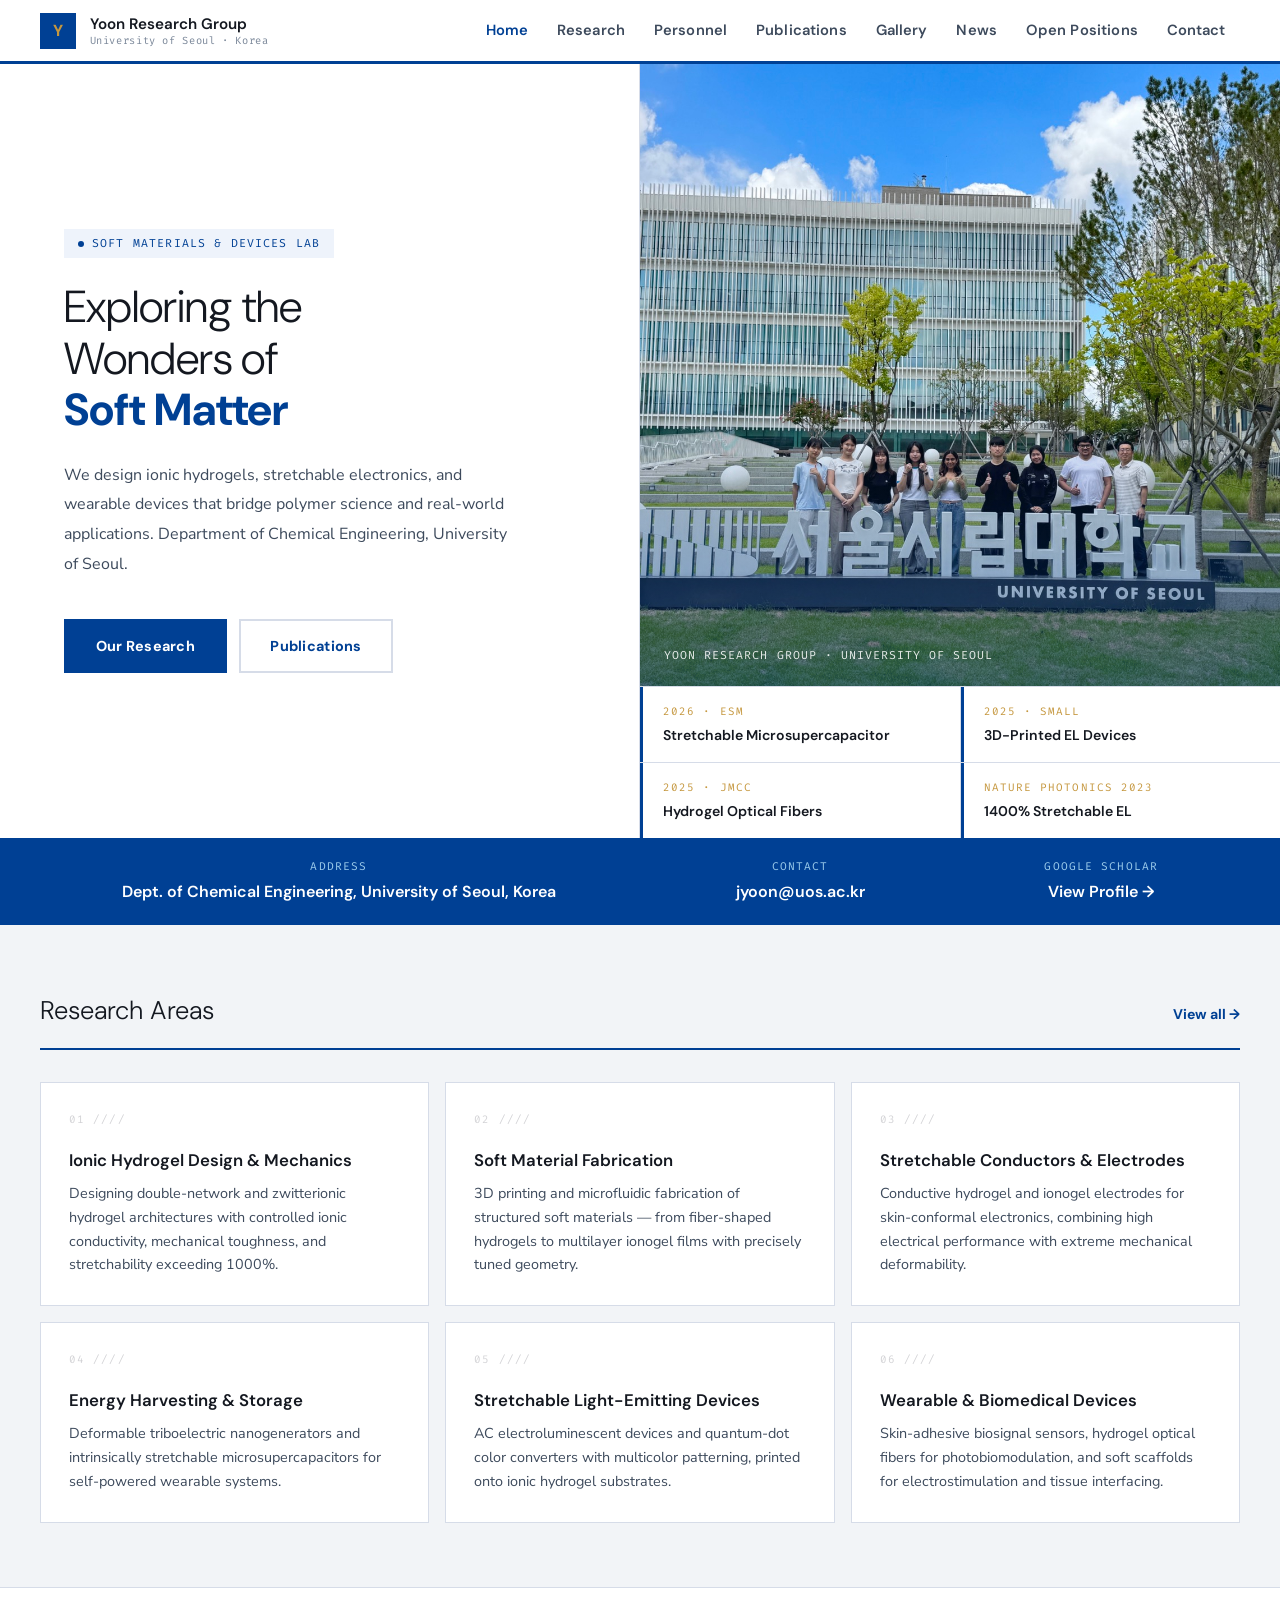
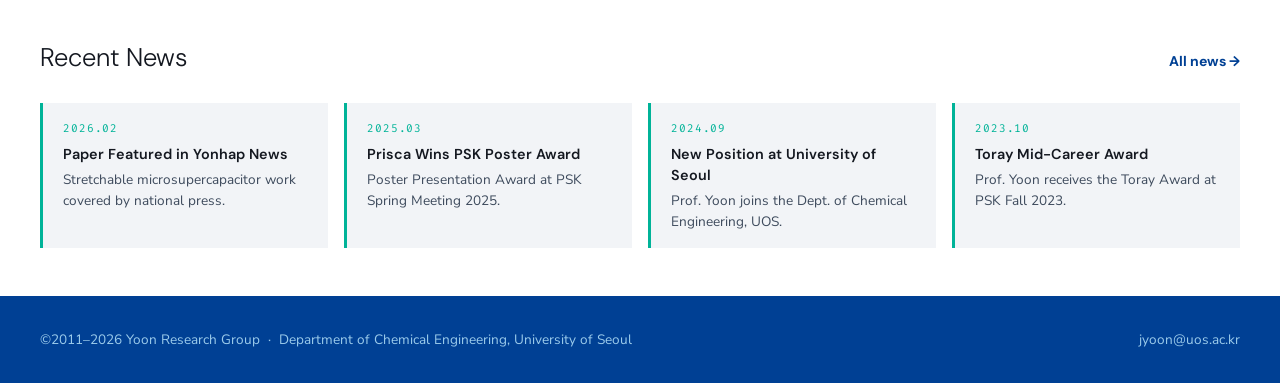
==== index.html @ 50018b8f "Update" ====
<!DOCTYPE html>
<html lang="en">
<head>
  <meta charset="UTF-8">
  <meta name="viewport" content="width=device-width, initial-scale=1.0">
  <title>Yoon Research Group | University of Seoul</title>
  <link href="https://fonts.googleapis.com/css2?family=DM+Sans:opsz,wght@9..40,300;9..40,400;9..40,600;9..40,700&family=Nunito+Sans:wght@300;400;600;700&family=Fira+Code:wght@400;500&display=swap" rel="stylesheet">
  <link rel="stylesheet" href="css/style.css">
  <style>
    /* ── HOME-SPECIFIC ── */
    .hero { padding-top:64px; min-height:100vh; display:grid; grid-template-rows:1fr auto; }
    .hero-main { background:var(--white); display:grid; grid-template-columns:1fr 1fr; min-height:calc(100vh - 64px - 62px); }
    .hero-left { padding:5rem 4rem; display:flex; flex-direction:column; justify-content:center; border-right:1px solid var(--border); }
    .hero-right { display:flex; flex-direction:column; }

    /* hero photo */
    .hero-photo { flex:1; position:relative; overflow:hidden; background:var(--bg); min-height:320px; }
    .hero-photo img { width:100%; height:100%; object-fit:cover; object-position:center; display:block; }
    .hero-photo-overlay { position:absolute; inset:0; background:linear-gradient(to top,rgba(0,64,148,.45) 0%,transparent 50%); }
    .hero-photo-caption { position:absolute; bottom:1.25rem; left:1.5rem; z-index:2; color:white; font-family:'Fira Code',monospace; font-size:0.72rem; letter-spacing:.09em; text-transform:uppercase; opacity:.88; }

    /* highlight cards */
    .highlight-cards { display:grid; grid-template-columns:1fr 1fr; gap:1px; background:var(--border); border-top:1px solid var(--border); }
    .h-card { background:var(--white); padding:1rem 1.25rem; border-left:3px solid var(--uos-sig); transition:.2s; }
    .h-card:hover { background:#EEF3FB; }
    .h-card .h-label { font-family:'Fira Code',monospace; font-size:.68rem; letter-spacing:.1em; text-transform:uppercase; color:var(--uos-gold); margin-bottom:.3rem; }
    .h-card h4 { font-family:'DM Sans',sans-serif; font-size:.88rem; font-weight:600; color:var(--ink); line-height:1.4; }

    /* research grid */
    .research-grid { display:grid; grid-template-columns:repeat(3,1fr); gap:1rem; }

    /* news strip */
    .news-strip { background:var(--white); border-top:1px solid var(--border); padding:3rem 2.5rem; }
    .news-strip-wrap { max-width:1200px; margin:0 auto; }
    .news-strip-top { display:flex; justify-content:space-between; align-items:baseline; margin-bottom:1.5rem; }
    .news-strip-grid { display:grid; grid-template-columns:repeat(4,1fr); gap:1rem; }
    .n-card { border-left:3px solid var(--uos-em); padding:1rem 1.25rem; background:var(--bg); }
    .n-date { font-family:'Fira Code',monospace; font-size:.7rem; color:var(--uos-em); letter-spacing:.08em; margin-bottom:.4rem; }
    .n-card h4 { font-family:'DM Sans',sans-serif; font-size:.9rem; font-weight:600; color:var(--ink); line-height:1.4; }
    .n-card p { font-size:.85rem; color:var(--mid); margin-top:.3rem; line-height:1.55; }

    @media(max-width:900px){
      .hero-main { grid-template-columns:1fr; }
      .hero-left { padding:3rem 1.5rem; }
      .research-grid { grid-template-columns:1fr 1fr; }
      .news-strip-grid { grid-template-columns:1fr 1fr; }
    }
    @media(max-width:600px){
      .research-grid { grid-template-columns:1fr; }
      .news-strip-grid { grid-template-columns:1fr; }
      .highlight-cards { grid-template-columns:1fr; }
    }
  </style>
</head>
<body>

<!-- NAV -->
<nav>
  <a class="brand" href="index.html">
    <div class="brand-mark"><span>Y</span></div>
    <div class="brand-text">
      <span class="brand-main">Yoon Research Group</span>
      <span class="brand-sub">University of Seoul · Korea</span>
    </div>
  </a>
  <ul class="nav-links" id="navLinks">
    <li><a href="index.html" class="active">Home</a></li>
    <li><a href="research.html">Research</a></li>
    <li><a href="personnel.html">Personnel</a></li>
    <li><a href="publications.html">Publications</a></li>
    <li><a href="gallery.html">Gallery</a></li>
    <li><a href="news.html">News</a></li>
    <li><a href="positions.html">Open Positions</a></li>
    <li><a href="contact.html">Contact</a></li>
  </ul>
  <button class="nav-toggle" id="navToggle"><span></span><span></span><span></span></button>
</nav>

<!-- HERO -->
<div class="hero">
  <div class="hero-main">

    <!-- Left: text -->
    <div class="hero-left">
      <div class="tag-label">
        <div class="tag-dot"></div>
        <span>Soft Materials &amp; Devices Lab</span>
      </div>
      <h1 style="font-family:'DM Sans',sans-serif;font-size:clamp(2.2rem,3.5vw,3.2rem);font-weight:300;line-height:1.15;color:var(--ink);margin-bottom:1.5rem;">
        Exploring the<br>Wonders of<br>
        <strong style="font-weight:700;color:var(--uos-sig);">Soft Matter</strong>
      </h1>
      <p style="font-size:1rem;color:var(--mid);max-width:460px;margin-bottom:2.5rem;font-weight:400;line-height:1.85;">
        We design ionic hydrogels, stretchable electronics, and wearable devices that bridge polymer science and real-world applications. Department of Chemical Engineering, University of Seoul.
      </p>
      <div style="display:flex;gap:.75rem;">
        <a class="btn-primary" href="research.html">Our Research</a>
        <a class="btn-outline" href="publications.html">Publications</a>
      </div>
    </div>

    <!-- Right: slideshow + cards -->
    <div class="hero-right">
      <div class="hero-photo">
        <img src="images/group_photo/Group photo 1.jpg" alt="Yoon Research Group">
        <div class="hero-photo-overlay"></div>
        <div class="hero-photo-caption">Yoon Research Group · University of Seoul</div>
      </div>

      <div class="highlight-cards">
        <div class="h-card"><div class="h-label">2026 · ESM</div><h4>Stretchable Microsupercapacitor</h4></div>
        <div class="h-card"><div class="h-label">2025 · Small</div><h4>3D-Printed EL Devices</h4></div>
        <div class="h-card"><div class="h-label">2025 · JMCC</div><h4>Hydrogel Optical Fibers</h4></div>
        <div class="h-card"><div class="h-label">Nature Photonics 2023</div><h4>1400% Stretchable EL</h4></div>
      </div>
    </div>

  </div>

  <!-- Info band -->
  <div class="info-band">
    <div class="band-item">
      <div class="band-label">Address</div>
      <div class="band-value">Dept. of Chemical Engineering, University of Seoul, Korea</div>
    </div>
    <div class="band-item">
      <div class="band-label">Contact</div>
      <div class="band-value"><a href="mailto:jyoon@uos.ac.kr">jyoon@uos.ac.kr</a></div>
    </div>
    <div class="band-item">
      <div class="band-label">Google Scholar</div>
      <div class="band-value"><a href="https://scholar.google.co.kr/citations?hl=ko&user=IS9u3CEAAAAJ&view_op=list_works&sortby=pubdate" target="_blank">View Profile →</a></div>
    </div>
  </div>
</div>

<!-- RESEARCH AREAS -->
<div class="section" style="background:var(--bg);">
  <div class="section-wrap">
    <div class="section-top">
      <span class="section-title">Research Areas</span>
      <a class="section-link" href="research.html">View all →</a>
    </div>
    <div class="research-grid">
      <div class="card"><div class="card-num">01 ////</div><h3>Ionic Hydrogel Design &amp; Mechanics</h3><p>Designing double-network and zwitterionic hydrogel architectures with controlled ionic conductivity, mechanical toughness, and stretchability exceeding 1000%.</p></div>
      <div class="card"><div class="card-num">02 ////</div><h3>Soft Material Fabrication</h3><p>3D printing and microfluidic fabrication of structured soft materials — from fiber-shaped hydrogels to multilayer ionogel films with precisely tuned geometry.</p></div>
      <div class="card"><div class="card-num">03 ////</div><h3>Stretchable Conductors &amp; Electrodes</h3><p>Conductive hydrogel and ionogel electrodes for skin-conformal electronics, combining high electrical performance with extreme mechanical deformability.</p></div>
      <div class="card"><div class="card-num">04 ////</div><h3>Energy Harvesting &amp; Storage</h3><p>Deformable triboelectric nanogenerators and intrinsically stretchable microsupercapacitors for self-powered wearable systems.</p></div>
      <div class="card"><div class="card-num">05 ////</div><h3>Stretchable Light-Emitting Devices</h3><p>AC electroluminescent devices and quantum-dot color converters with multicolor patterning, printed onto ionic hydrogel substrates.</p></div>
      <div class="card"><div class="card-num">06 ////</div><h3>Wearable &amp; Biomedical Devices</h3><p>Skin-adhesive biosignal sensors, hydrogel optical fibers for photobiomodulation, and soft scaffolds for electrostimulation and tissue interfacing.</p></div>
    </div>
  </div>
</div>

<!-- RECENT NEWS -->
<div class="news-strip">
  <div class="news-strip-wrap">
    <div class="news-strip-top">
      <span class="section-title">Recent News</span>
      <a class="section-link" href="news.html">All news →</a>
    </div>
    <div class="news-strip-grid">
      <div class="n-card"><div class="n-date">2026.02</div><h4>Paper Featured in Yonhap News</h4><p>Stretchable microsupercapacitor work covered by national press.</p></div>
      <div class="n-card"><div class="n-date">2025.03</div><h4>Prisca Wins PSK Poster Award</h4><p>Poster Presentation Award at PSK Spring Meeting 2025.</p></div>
      <div class="n-card"><div class="n-date">2024.09</div><h4>New Position at University of Seoul</h4><p>Prof. Yoon joins the Dept. of Chemical Engineering, UOS.</p></div>
      <div class="n-card"><div class="n-date">2023.10</div><h4>Toray Mid-Career Award</h4><p>Prof. Yoon receives the Toray Award at PSK Fall 2023.</p></div>
    </div>
  </div>
</div>

<footer>
  <span>©2011–2026 Yoon Research Group &nbsp;·&nbsp; Department of Chemical Engineering, <a href="https://www.uos.ac.kr" target="_blank">University of Seoul</a></span>
  <span><a href="mailto:jyoon@uos.ac.kr">jyoon@uos.ac.kr</a></span>
</footer>

<script src="js/main.js"></script>

</body>
</html>
---- css/style.css ----
/* ═══════════════════════════════════════════════
   Yoon Research Group — Design C2
   UOS Color System + DM Sans + Nunito Sans
   ═══════════════════════════════════════════════ */

/* ── CSS Variables ────────────────────────── */
:root{
  --uos-sig:    #004094;
  --uos-blue:   #005EB8;
  --uos-blue-l: #0077C8;
  --uos-blue-s: #9BCBEB;
  --uos-blue-m: #B9D9EB;
  --uos-em:     #00B398;
  --uos-em-l:   #2CD5C4;
  --uos-em-s:   #9CDBD9;
  --uos-gray:   #63666A;
  --uos-gray-l: #BBBCBC;
  --uos-gray-m: #D3D3D6;
  --uos-gold:   #C5973E;
  --bg:         #F2F4F7;
  --white:      #ffffff;
  --ink:        #141820;
  --mid:        #3D4A5C;
  --light:      #7A8799;
  --border:     #D6DCE8;
}

/* ── Reset ────────────────────────────────── */
*, *::before, *::after { margin:0; padding:0; box-sizing:border-box; }
html { scroll-behavior:smooth; }
body {
  font-family:'Nunito Sans',sans-serif;
  background:var(--bg);
  color:var(--ink);
  line-height:1.7;
  font-size:16px;
}
img { max-width:100%; display:block; }
a   { text-decoration:none; }

/* ── NAV ──────────────────────────────────── */
nav {
  position:fixed; top:0; left:0; right:0; z-index:200;
  background:var(--white);
  border-bottom:3px solid var(--uos-sig);
  padding:0 2.5rem;
  display:flex; align-items:center; justify-content:space-between;
  height:64px;
}
.brand { display:flex; align-items:center; gap:0.85rem; }
.brand-mark {
  width:36px; height:36px;
  background:var(--uos-sig);
  display:flex; align-items:center; justify-content:center;
  flex-shrink:0;
}
.brand-mark span {
  font-family:'DM Sans',sans-serif; font-size:1rem;
  color:var(--uos-gold); font-weight:700;
}
.brand-text { display:flex; flex-direction:column; line-height:1.25; }
.brand-main {
  font-family:'DM Sans',sans-serif; font-size:0.95rem;
  font-weight:600; color:var(--ink);
}
.brand-sub {
  font-family:'Fira Code',monospace; font-size:0.65rem;
  color:var(--light); letter-spacing:0.06em;
}
.nav-links { list-style:none; display:flex; }
.nav-links a {
  display:block; padding:0 0.9rem;
  height:64px; line-height:61px;
  font-family:'DM Sans',sans-serif; font-size:0.92rem;
  font-weight:600; color:var(--mid);
  letter-spacing:0.01em; transition:.2s;
  border-bottom:3px solid transparent; margin-bottom:-3px;
}
.nav-links a:hover,
.nav-links a.active {
  color:var(--uos-sig);
  border-bottom-color:var(--uos-sig);
}
.nav-toggle { display:none; }

/* ── PAGE HEADER (inner pages) ────────────── */
.page-hero {
  margin-top:64px;
  background:var(--uos-sig);
  padding:3.5rem 2.5rem;
}
.page-hero-inner { max-width:1200px; margin:0 auto; }
.page-hero-label {
  font-family:'Fira Code',monospace; font-size:0.72rem;
  letter-spacing:0.14em; text-transform:uppercase;
  color:var(--uos-blue-s); margin-bottom:0.75rem;
}
.page-hero h1 {
  font-family:'DM Sans',sans-serif;
  font-size:clamp(1.8rem,3vw,2.6rem);
  font-weight:300; color:white; line-height:1.2;
}
.page-hero h1 strong { font-weight:700; }

/* ── SECTIONS ─────────────────────────────── */
.section { padding:4rem 2.5rem; }
.section-wrap { max-width:1200px; margin:0 auto; }
.section-top {
  display:flex; justify-content:space-between; align-items:baseline;
  margin-bottom:2rem; padding-bottom:1rem;
  border-bottom:2px solid var(--uos-sig);
}
.section-title {
  font-family:'DM Sans',sans-serif; font-size:1.6rem;
  font-weight:300; color:var(--ink);
}
.section-link {
  font-family:'DM Sans',sans-serif; font-size:0.88rem;
  font-weight:700; color:var(--uos-sig);
}
.section-link:hover { color:var(--uos-blue); }

/* ── TAG LABEL ────────────────────────────── */
.tag-label {
  display:inline-flex; align-items:center; gap:0.5rem;
  background:#EEF3FB; padding:5px 14px;
  margin-bottom:1.5rem; width:fit-content;
}
.tag-dot { width:6px; height:6px; background:var(--uos-sig); border-radius:50%; }
.tag-label span {
  font-family:'Fira Code',monospace; font-size:0.72rem;
  color:var(--uos-sig); letter-spacing:0.1em; text-transform:uppercase;
}

/* ── BUTTONS ──────────────────────────────── */
.btn-primary {
  display:inline-block; padding:0.8rem 1.85rem;
  background:var(--uos-sig); color:white;
  font-family:'DM Sans',sans-serif; font-size:0.9rem;
  font-weight:700; letter-spacing:0.02em;
  border:2px solid var(--uos-sig); transition:.2s;
}
.btn-primary:hover { background:var(--uos-blue); border-color:var(--uos-blue); }
.btn-outline {
  display:inline-block; padding:0.8rem 1.85rem;
  color:var(--uos-sig);
  font-family:'DM Sans',sans-serif; font-size:0.9rem;
  font-weight:700; letter-spacing:0.02em;
  border:2px solid var(--border); transition:.2s;
}
.btn-outline:hover { border-color:var(--uos-sig); }

/* ── CARDS ────────────────────────────────── */
.card {
  background:var(--white); border:1px solid var(--border);
  padding:1.75rem; transition:.25s;
  position:relative; overflow:hidden;
}
.card::after {
  content:''; position:absolute; bottom:0; left:0;
  width:100%; height:3px; background:var(--uos-em);
  transform:scaleX(0); transform-origin:left; transition:.3s;
}
.card:hover::after { transform:scaleX(1); }
.card:hover { box-shadow:0 4px 24px rgba(0,64,148,0.1); }
.card-num {
  font-family:'Fira Code',monospace; font-size:0.68rem;
  color:var(--uos-gray-m); letter-spacing:0.1em; margin-bottom:1rem;
}
.card h3 {
  font-family:'DM Sans',sans-serif; font-size:1.05rem;
  font-weight:600; color:var(--ink); margin-bottom:0.5rem;
}
.card p { font-size:0.9rem; color:var(--mid); line-height:1.65; }

/* ── INFO BAND ────────────────────────────── */
.info-band {
  background:var(--uos-sig); padding:1.2rem 2.5rem;
  display:flex; justify-content:space-around;
  align-items:center; flex-wrap:wrap; gap:1rem;
}
.band-item { text-align:center; }
.band-label {
  font-family:'Fira Code',monospace; font-size:0.7rem;
  text-transform:uppercase; letter-spacing:0.1em; color:var(--uos-blue-s);
}
.band-value {
  font-family:'DM Sans',sans-serif; font-size:1rem;
  font-weight:600; color:white; margin-top:2px;
}
.band-value a { color:white; }

/* ── FOOTER ───────────────────────────────── */
footer {
  background:var(--uos-sig); padding:2rem 2.5rem;
  display:flex; justify-content:space-between;
  align-items:center; flex-wrap:wrap; gap:1rem;
  font-family:'Nunito Sans',sans-serif; font-size:0.85rem;
  color:var(--uos-blue-s);
}
footer a { color:var(--uos-blue-s); }
footer a:hover { color:white; }

/* ── PERSONNEL ────────────────────────────── */
.personnel-section { padding:4rem 2.5rem; }
.personnel-section + .personnel-section { padding-top:0; }
.personnel-wrap { max-width:1200px; margin:0 auto; }
.section-divider { border:none; border-top:2px solid var(--uos-sig); margin-bottom:2.5rem; }

.person-grid {
  display:grid;
  grid-template-columns:repeat(auto-fill,minmax(220px,1fr));
  gap:1.5rem;
}
.person-card {
  background:var(--white); border:1px solid var(--border);
  overflow:hidden; transition:.25s;
}
.person-card:hover { box-shadow:0 4px 20px rgba(0,64,148,0.1); }
.person-card.pi { grid-column:span 2; display:flex; }
.person-card.pi .photo-wrap { width:200px; flex-shrink:0; }
.person-card.pi .photo-wrap img { height:100%; object-fit:cover; }

.photo-wrap {
  aspect-ratio:3/4;
  overflow:hidden;
  background:var(--bg);
}
.photo-wrap img {
  width:100%; height:100%;
  object-fit:cover;
  object-position:top 5%;
}
.photo-placeholder {
  width:100%; height:100%;
  background:linear-gradient(135deg,var(--uos-sig) 0%,var(--uos-blue-l) 100%);
  display:flex; align-items:center; justify-content:center;
  font-size:3rem; color:rgba(255,255,255,0.25);
}

.person-info { padding:1.25rem; }
.person-role {
  font-family:'Fira Code',monospace; font-size:0.65rem;
  letter-spacing:0.1em; text-transform:uppercase;
  color:var(--uos-em); margin-bottom:0.4rem;
}
.person-name {
  font-family:'DM Sans',sans-serif; font-size:1rem;
  font-weight:700; color:var(--ink); margin-bottom:0.5rem;
}
.person-details {
  font-size:0.85rem; color:var(--mid);
  line-height:1.65; margin-bottom:0.75rem;
}
.person-email {
  font-family:'Fira Code',monospace; font-size:0.7rem;
  color:var(--uos-sig);
}
.person-email:hover { color:var(--uos-blue); }

/* Alumni */
.alumni-section { padding:0 2.5rem 4rem; }
.alumni-wrap { max-width:1200px; margin:0 auto; }
.alumni-subtitle {
  font-family:'Fira Code',monospace; font-size:0.7rem;
  letter-spacing:0.12em; text-transform:uppercase;
  color:var(--light); margin-bottom:1rem; margin-top:2rem;
}
.alumni-grid {
  display:grid;
  grid-template-columns:repeat(auto-fill,minmax(240px,1fr));
  gap:0.5rem;
}
.alumni-item {
  display:flex; justify-content:space-between; align-items:baseline;
  padding:0.6rem 1rem;
  background:var(--white); border:1px solid var(--border);
}
.alumni-name { font-size:0.88rem; font-weight:600; color:var(--ink); }
.alumni-degree {
  font-family:'Fira Code',monospace; font-size:0.65rem;
  color:var(--uos-em); white-space:nowrap; margin-left:0.5rem;
}

/* ── PUBLICATIONS ─────────────────────────── */
.pub-section { padding:4rem 2.5rem; background:var(--white); }
.pub-section:nth-child(even) { background:var(--bg); }
.pub-wrap { max-width:1000px; margin:0 auto; }
.pub-year-header {
  font-family:'DM Sans',sans-serif; font-size:1.4rem;
  font-weight:700; color:var(--uos-sig);
  padding:0.5rem 0; margin-bottom:1.5rem;
  border-bottom:2px solid var(--uos-sig);
  display:flex; align-items:center; gap:1rem;
}
.pub-list { list-style:none; }
.pub-item {
  padding:1.1rem 0 1.1rem 1rem;
  border-left:3px solid transparent;
  border-bottom:1px solid var(--border);
  transition:.2s;
  font-size:0.95rem;   /* ← was 0.9rem */
  line-height:1.7;
  color:var(--mid);
}
.pub-item:hover {
  border-left-color:var(--uos-em);
  background:#F8FAFE;
  padding-left:1.25rem;
}
.pub-item:last-child { border-bottom:none; }

/* Publication number — now clearly visible */
.pub-num {
  font-family:'Fira Code',monospace;
  font-size:0.72rem;
  color:var(--uos-sig);          /* ← was var(--uos-gray-l), now blue */
  font-weight:600;
  margin-right:0.5rem;
  background:#EEF3FB;            /* ← subtle blue tint badge */
  padding:1px 5px;
  border-radius:2px;
}

.pub-title { font-weight:600; color:var(--ink); font-size:0.98rem; }

/* DOI / Link badge with background highlight */
.pub-doi {
  display:inline-block;
  margin-left:0.5rem;
  font-size:0.78rem;
  font-family:'Fira Code',monospace;
  color:var(--uos-sig);
  background:#EEF3FB;
  border:1px solid var(--uos-blue-m);
  padding:1px 7px;
  border-radius:3px;
  transition:.2s;
}
.pub-doi:hover {
  background:var(--uos-sig);
  color:white;
  border-color:var(--uos-sig);
}

/* ── RESEARCH PAGE ────────────────────────── */
.research-area { padding:4rem 2.5rem; border-bottom:1px solid var(--border); }
.research-area:nth-child(even) { background:var(--white); }
.research-wrap {
  max-width:1200px; margin:0 auto;
  display:grid; grid-template-columns:1fr 2fr;
  gap:4rem; align-items:start;
}
.research-label { position:sticky; top:80px; }
.research-num {
  font-family:'Fira Code',monospace; font-size:3rem;
  font-weight:500; color:var(--border); line-height:1; margin-bottom:0.75rem;
}
.research-area-title {
  font-family:'DM Sans',sans-serif; font-size:1.3rem;
  font-weight:700; color:var(--uos-sig); line-height:1.3; margin-bottom:1rem;
}
.research-body p {
  font-size:0.95rem; color:var(--mid); line-height:1.8; margin-bottom:1rem;
}
.research-body .key-pubs { margin-top:1.5rem; }
.research-body .key-pubs-label {
  font-family:'Fira Code',monospace; font-size:0.68rem;
  letter-spacing:0.1em; text-transform:uppercase;
  color:var(--uos-em); margin-bottom:0.75rem;
}
.research-body .key-pubs li {
  font-size:0.85rem; color:var(--mid); margin-bottom:0.5rem;
  line-height:1.55; padding-left:1rem; position:relative;
}
.research-body .key-pubs li::before {
  content:'→'; position:absolute; left:0; color:var(--uos-em);
}

/* ── NEWS ─────────────────────────────────── */
.news-grid {
  display:grid;
  grid-template-columns:repeat(auto-fill,minmax(300px,1fr));
  gap:1.25rem;
}
.news-card {
  background:var(--white); border:1px solid var(--border);
  padding:1.5rem; transition:.2s; border-top:3px solid var(--uos-em);
}
.news-card:hover { box-shadow:0 4px 20px rgba(0,64,148,0.1); }
.news-date {
  font-family:'Fira Code',monospace; font-size:0.7rem;
  letter-spacing:0.08em; color:var(--uos-em); margin-bottom:0.5rem;
}
.news-card h3 {
  font-family:'DM Sans',sans-serif; font-size:0.95rem;
  font-weight:700; color:var(--ink); margin-bottom:0.5rem;
}
.news-card p { font-size:0.88rem; color:var(--mid); line-height:1.65; }
.news-card a { color:var(--uos-sig); }

/* ── GALLERY ──────────────────────────────── */
.gallery-grid {
  display:grid;
  grid-template-columns:repeat(auto-fill,minmax(280px,1fr));
  gap:1rem;
}
.gallery-item {
  position:relative; overflow:hidden;
  aspect-ratio:4/3;
  background:var(--bg); border:1px solid var(--border);
}
.gallery-item img {
  width:100%; height:100%; object-fit:cover; transition:.3s;
}
.gallery-item:hover img { transform:scale(1.04); }
.gallery-caption {
  position:absolute; bottom:0; left:0; right:0;
  background:linear-gradient(to top, rgba(0,64,148,0.8) 0%, transparent 100%);
  padding:1.5rem 1rem 0.75rem;
  color:white; font-family:'Fira Code',monospace;
  font-size:0.68rem; letter-spacing:0.08em; text-transform:uppercase;
  opacity:0; transition:.2s;
}
.gallery-item:hover .gallery-caption { opacity:1; }
.gallery-placeholder {
  width:100%; height:100%;
  display:flex; flex-direction:column;
  align-items:center; justify-content:center;
  color:var(--light); gap:0.5rem;
}
.gallery-placeholder svg { opacity:0.35; }
.gallery-placeholder p {
  font-family:'Fira Code',monospace; font-size:0.65rem;
  text-transform:uppercase; letter-spacing:0.08em;
}

/* ── CONTACT ──────────────────────────────── */
.contact-grid { display:grid; grid-template-columns:1fr 1fr; gap:2rem; }
.contact-block { background:var(--white); border:1px solid var(--border); padding:2rem; }
.contact-block h2 {
  font-family:'DM Sans',sans-serif; font-size:1rem;
  font-weight:700; color:var(--uos-sig);
  margin-bottom:1.5rem; padding-bottom:0.75rem;
  border-bottom:2px solid var(--uos-sig);
}
.contact-row {
  display:grid; grid-template-columns:100px 1fr;
  gap:0.5rem; padding:0.75rem 0;
  border-bottom:1px solid var(--border); font-size:0.9rem;
}
.contact-row:last-child { border-bottom:none; }
.contact-label {
  font-family:'Fira Code',monospace; font-size:0.68rem;
  text-transform:uppercase; letter-spacing:0.08em;
  color:var(--light); padding-top:0.15rem;
}
.contact-value { color:var(--ink); line-height:1.55; }
.contact-value a { color:var(--uos-sig); }

/* ── POSITIONS ────────────────────────────── */
.position-block {
  background:var(--white); border:1px solid var(--border);
  padding:2rem 2.5rem; margin-bottom:1.5rem;
  border-left:4px solid var(--uos-sig);
}
.position-block h2 {
  font-family:'DM Sans',sans-serif; font-size:1.15rem;
  font-weight:700; color:var(--uos-sig); margin-bottom:1rem;
}
.position-block p, .position-block li {
  font-size:0.92rem; color:var(--mid); line-height:1.75;
}
.position-block ul { padding-left:1.5rem; margin-top:0.5rem; }

/* ── MOBILE ───────────────────────────────── */
@media (max-width:768px){
  nav { padding:0 1.25rem; }
  .nav-links {
    display:none; position:fixed; top:64px; left:0; right:0;
    background:var(--white); flex-direction:column;
    padding:1rem 0; border-bottom:1px solid var(--border);
    box-shadow:0 4px 12px rgba(0,0,0,.08);
  }
  .nav-links.open { display:flex; }
  .nav-links a { height:auto; line-height:1; padding:0.85rem 2rem; border-bottom:none; }
  .nav-toggle {
    display:flex; flex-direction:column; gap:5px;
    background:none; border:none; cursor:pointer; padding:4px;
  }
  .nav-toggle span { display:block; width:22px; height:2px; background:var(--ink); transition:.2s; }
  .page-hero { padding:2.5rem 1.25rem; }
  .section { padding:3rem 1.25rem; }
  .personnel-section, .alumni-section { padding-left:1.25rem; padding-right:1.25rem; }

  /* PI card on mobile */
  .person-card.pi {
    flex-direction:column;
    grid-column:span 1;
  }
  .person-card.pi .photo-wrap {
    width:100%;
    aspect-ratio:3/2;
  }
  .person-card.pi .photo-wrap img {
    object-position:center 15%;
  }

  .contact-grid { grid-template-columns:1fr; }
  .research-wrap { grid-template-columns:1fr; gap:1.5rem; }
  .research-label { position:static; }
  .research-num { font-size:2rem; }
  .info-band { padding:1rem 1.25rem; }
  footer { padding:1.5rem 1.25rem; flex-direction:column; text-align:center; }
}
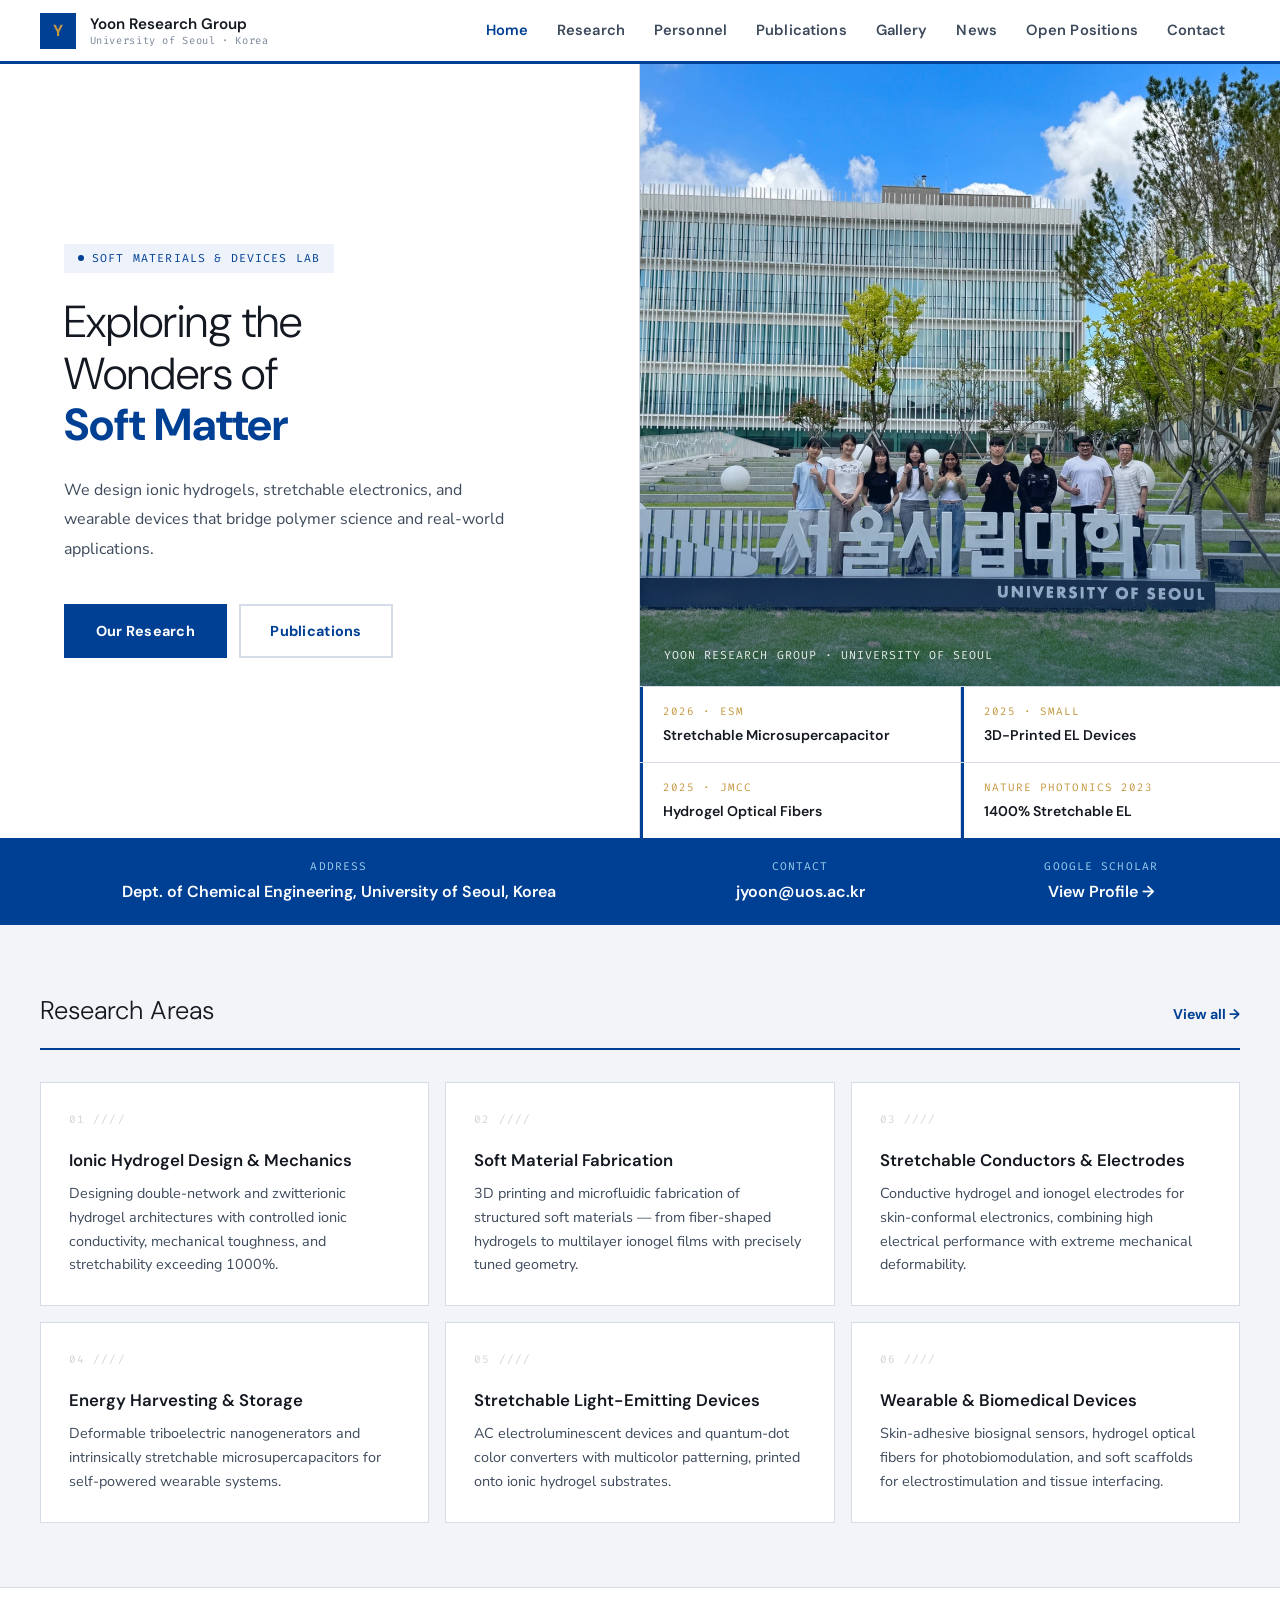
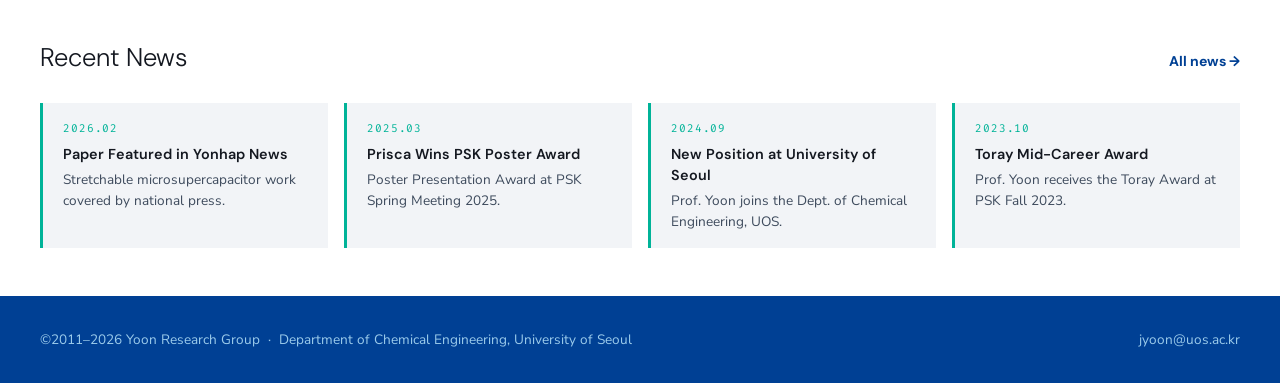
==== commit dc177215: "Update" ====
--- a/index.html
+++ b/index.html
@@ -91,7 +91,7 @@
         <strong style="font-weight:700;color:var(--uos-sig);">Soft Matter</strong>
       </h1>
       <p style="font-size:1rem;color:var(--mid);max-width:460px;margin-bottom:2.5rem;font-weight:400;line-height:1.85;">
-        We design ionic hydrogels, stretchable electronics, and wearable devices that bridge polymer science and real-world applications. Department of Chemical Engineering, University of Seoul.
+        We design ionic hydrogels, stretchable electronics, and wearable devices that bridge polymer science and real-world applications.
       </p>
       <div style="display:flex;gap:.75rem;">
         <a class="btn-primary" href="research.html">Our Research</a>
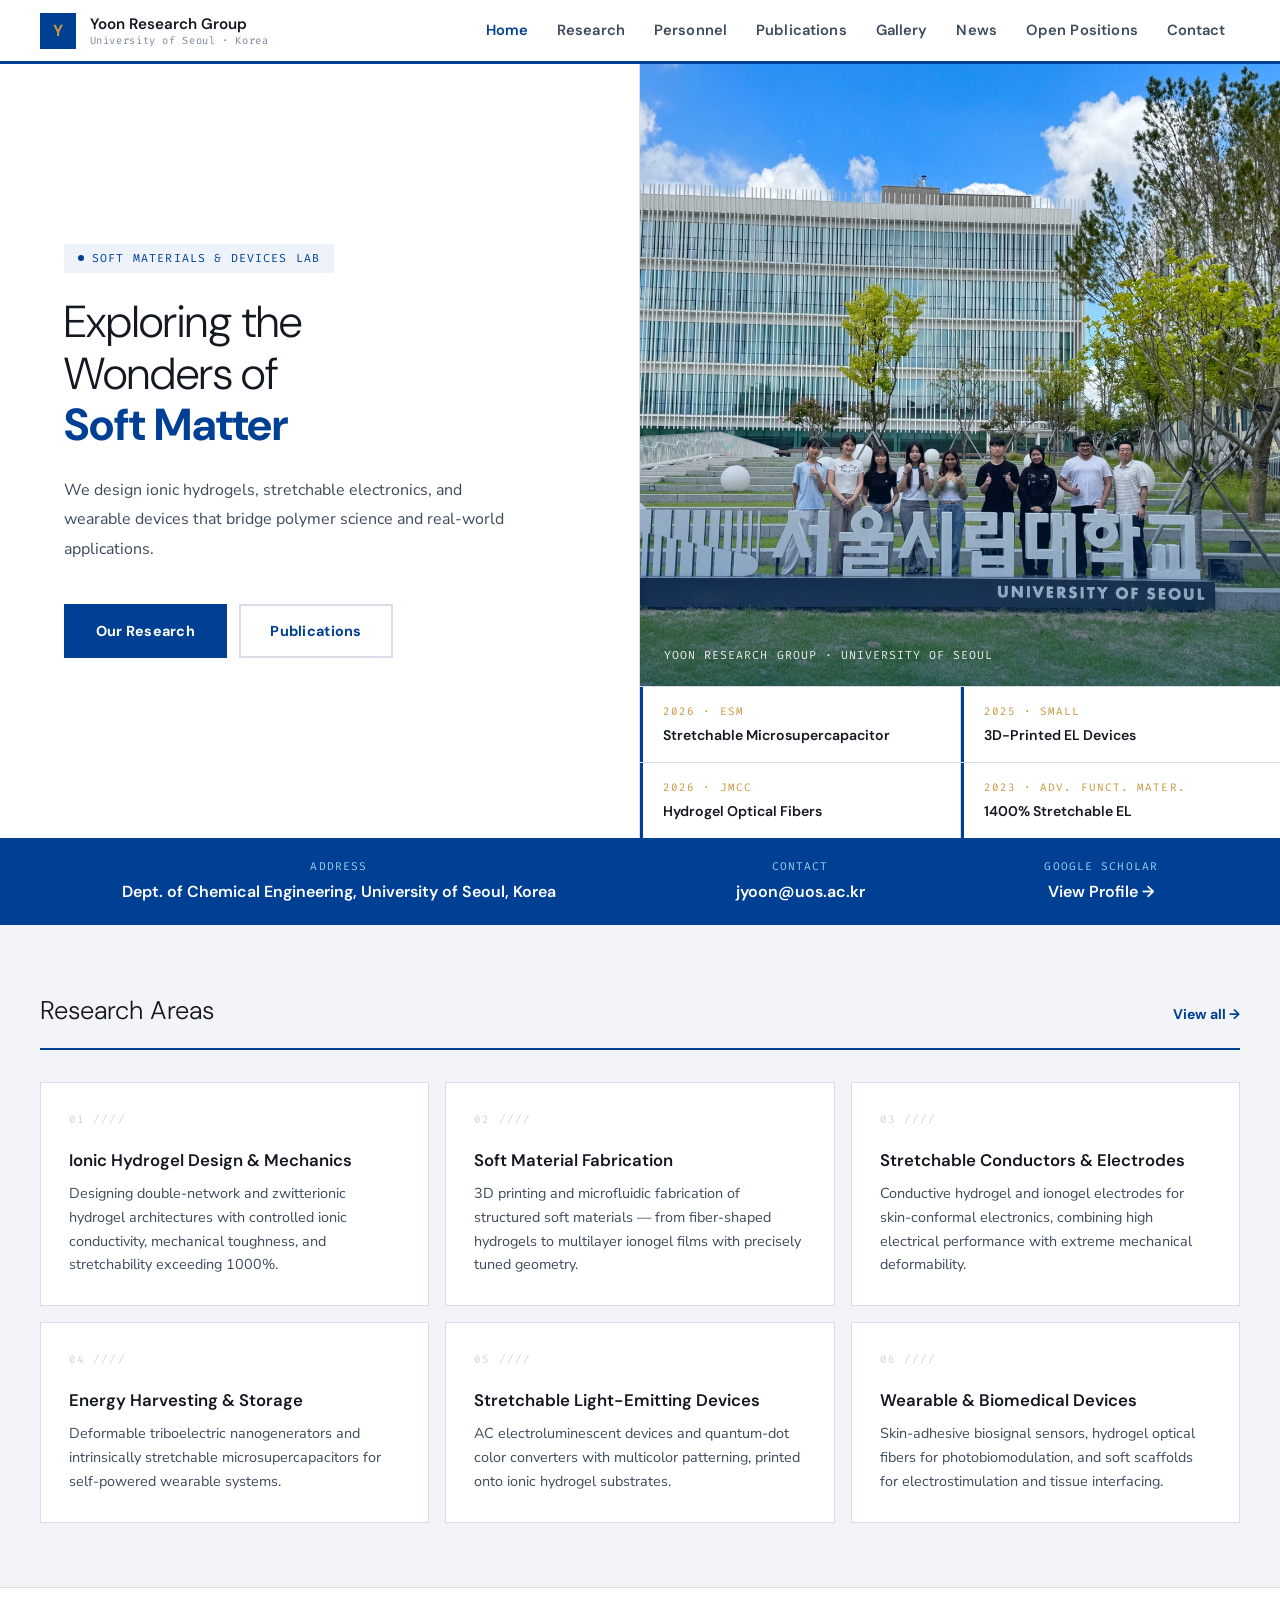
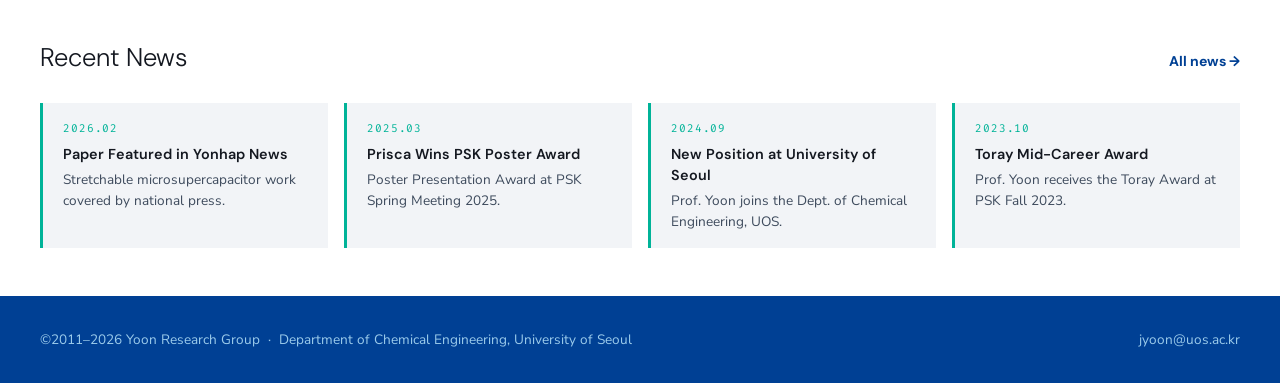
==== commit dcbf2bd1: "Update" ====
--- a/index.html
+++ b/index.html
@@ -110,8 +110,8 @@
       <div class="highlight-cards">
         <div class="h-card"><div class="h-label">2026 · ESM</div><h4>Stretchable Microsupercapacitor</h4></div>
         <div class="h-card"><div class="h-label">2025 · Small</div><h4>3D-Printed EL Devices</h4></div>
-        <div class="h-card"><div class="h-label">2025 · JMCC</div><h4>Hydrogel Optical Fibers</h4></div>
-        <div class="h-card"><div class="h-label">Nature Photonics 2023</div><h4>1400% Stretchable EL</h4></div>
+        <div class="h-card"><div class="h-label">2026 · JMCC</div><h4>Hydrogel Optical Fibers</h4></div>
+        <div class="h-card"><div class="h-label">2023 · Adv. Funct. Mater.</div><h4>1400% Stretchable EL</h4></div>
       </div>
     </div>
 
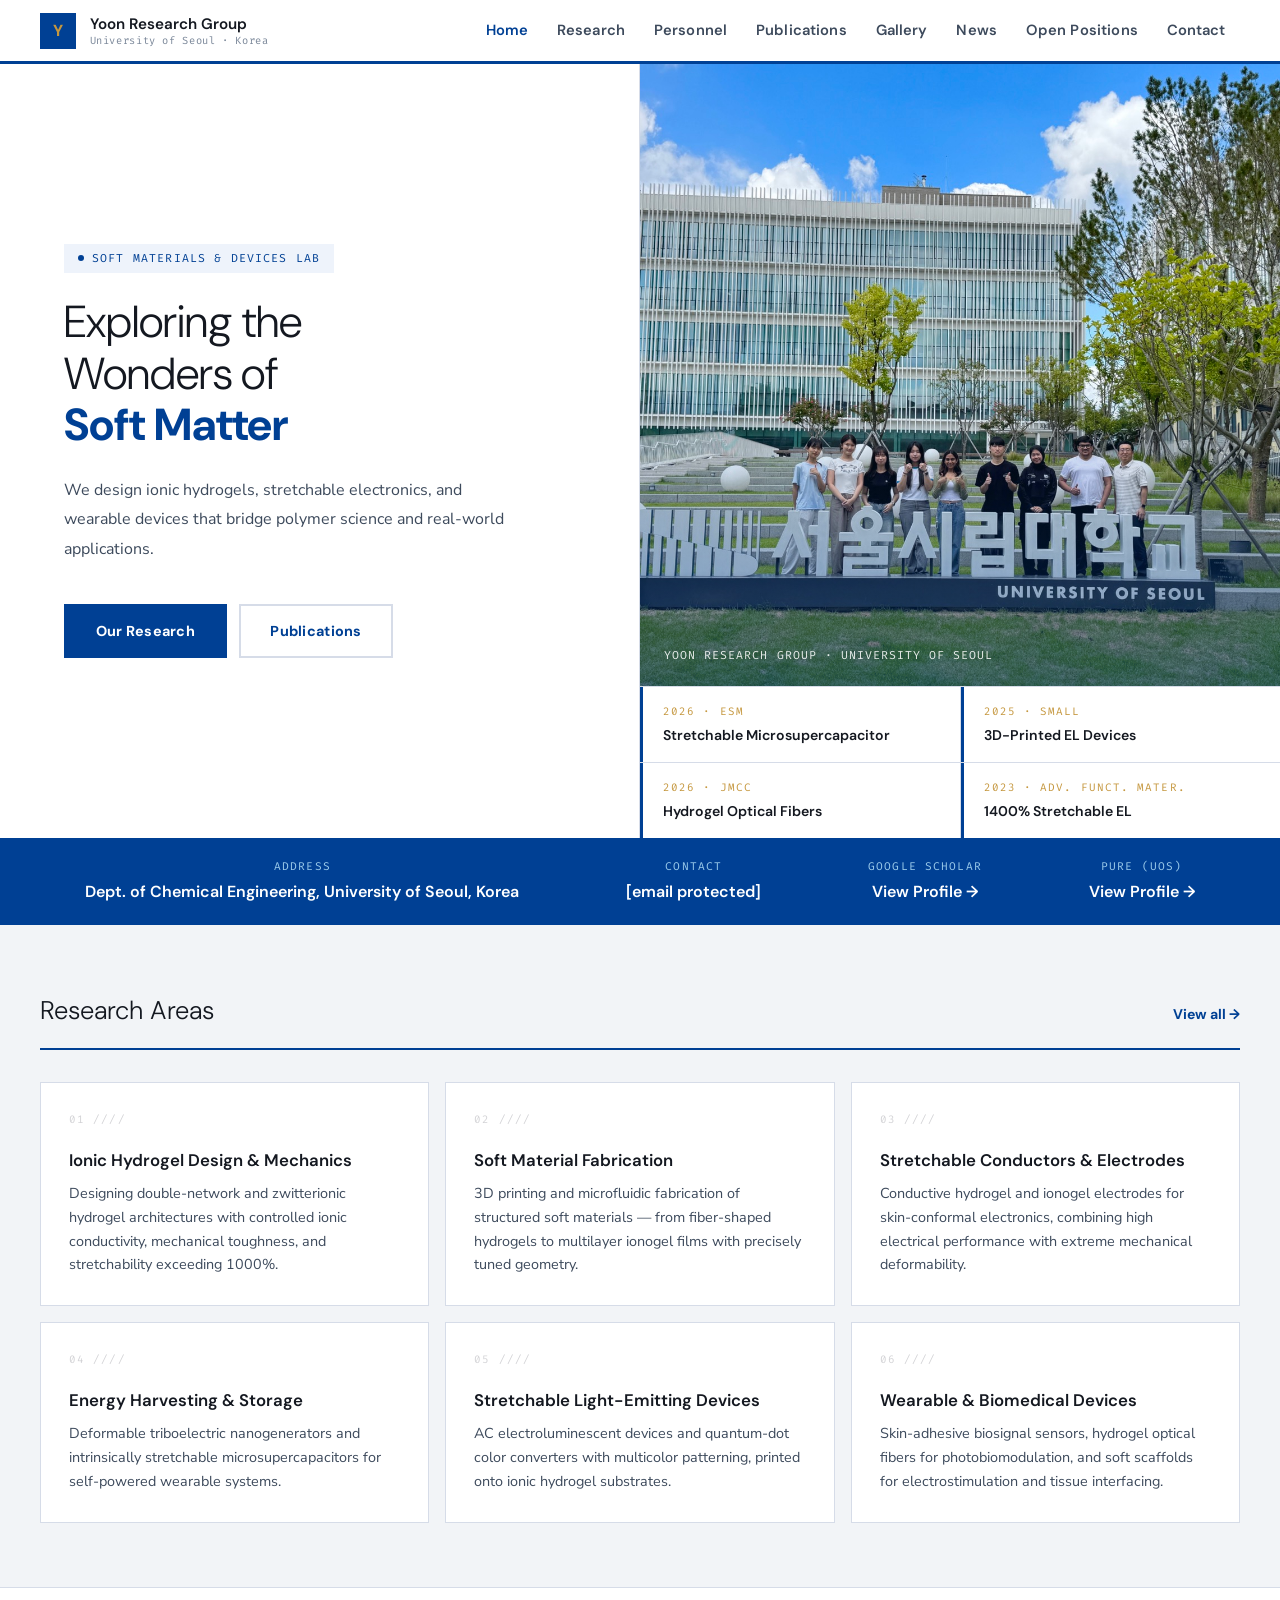
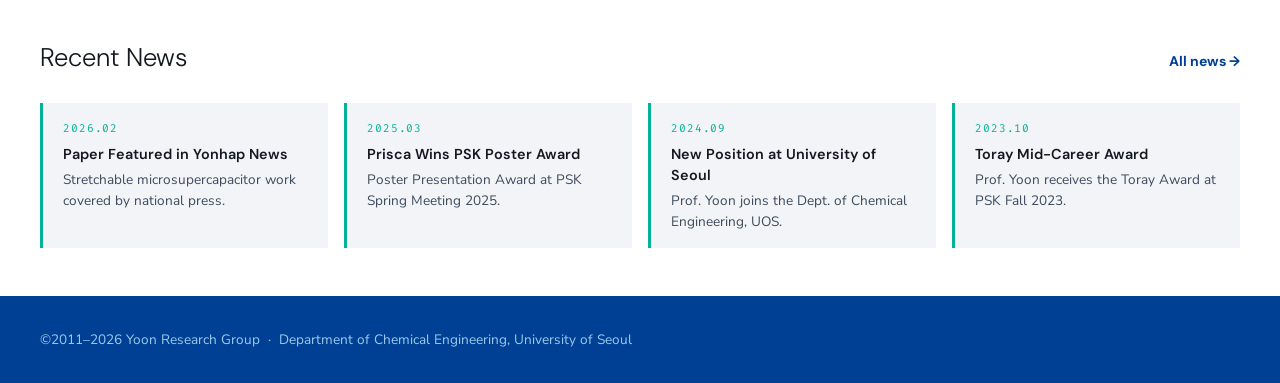
==== commit e3526375: "Update" ====
--- a/index.html
+++ b/index.html
@@ -125,11 +125,15 @@
     </div>
     <div class="band-item">
       <div class="band-label">Contact</div>
-      <div class="band-value"><a href="mailto:jyoon@uos.ac.kr">jyoon@uos.ac.kr</a></div>
+      <div class="band-value"><a href="/cdn-cgi/l/email-protection#5c36253333321c29332f723d3f72372e"><span class="__cf_email__" data-cfemail="a2c8dbcdcdcce2d7cdd18cc3c18cc9d0">[email&#160;protected]</span></a></div>
     </div>
     <div class="band-item">
       <div class="band-label">Google Scholar</div>
       <div class="band-value"><a href="https://scholar.google.co.kr/citations?hl=ko&user=IS9u3CEAAAAJ&view_op=list_works&sortby=pubdate" target="_blank">View Profile →</a></div>
+    </div>
+    <div class="band-item">
+      <div class="band-label">Pure (UOS)</div>
+      <div class="band-value"><a href="https://pure.uos.ac.kr/en/persons/jinhwan-yoon/" target="_blank">View Profile →</a></div>
     </div>
   </div>
 </div>
@@ -170,10 +174,4 @@
 
 <footer>
   <span>©2011–2026 Yoon Research Group &nbsp;·&nbsp; Department of Chemical Engineering, <a href="https://www.uos.ac.kr" target="_blank">University of Seoul</a></span>
-  <span><a href="mailto:jyoon@uos.ac.kr">jyoon@uos.ac.kr</a></span>
-</footer>
-
-<script src="js/main.js"></script>
-
-</body>
-</html>
+  <s
--- a/css/style.css
+++ b/css/style.css
@@ -258,6 +258,46 @@
 }
 .person-email:hover { color:var(--uos-blue); }
 
+/* Horizontal card layout */
+.person-grid-h {
+  display:flex;
+  flex-direction:column;
+  gap:1rem;
+  max-width:860px;
+}
+.person-card-h {
+  display:flex;
+  flex-direction:row;
+}
+.photo-wrap-h {
+  width:160px;
+  min-height:160px;
+  flex-shrink:0;
+  overflow:hidden;
+  background:var(--bg);
+}
+.photo-wrap-h img {
+  width:100%; height:100%;
+  object-fit:cover;
+  object-position:center 15%;
+  display:block;
+}
+.person-card-h .person-info {
+  padding:1.25rem 1.5rem;
+  display:flex;
+  flex-direction:column;
+  justify-content:center;
+}
+/* PI card: wider photo */
+.person-card-h.person-card-pi .photo-wrap-h {
+  width:200px;
+}
+@media(max-width:600px){
+  .person-card-h { flex-direction:column; }
+  .photo-wrap-h { width:100%; aspect-ratio:3/2; }
+  .photo-wrap-h img { object-position:center 15%; }
+}
+
 /* Alumni */
 .alumni-section { padding:0 2.5rem 4rem; }
 .alumni-wrap { max-width:1200px; margin:0 auto; }
@@ -343,6 +383,34 @@
   border-color:var(--uos-sig);
 }
 
+/* pub-link badge (same as pub-doi) */
+.pub-link {
+  display:inline-block; margin-left:0.4rem;
+  font-size:0.75rem; font-family:'Fira Code',monospace;
+  color:var(--uos-sig); background:#EEF3FB;
+  border:1px solid var(--uos-blue-m);
+  padding:1px 7px; border-radius:3px; transition:.2s;
+  text-decoration:none;
+}
+.pub-link:hover { background:var(--uos-sig); color:white; border-color:var(--uos-sig); }
+
+/* Open Access badge */
+.pub-oa {
+  display:inline-block; margin-left:0.4rem;
+  font-family:'Fira Code',monospace; font-size:0.65rem;
+  letter-spacing:0.07em; text-transform:uppercase;
+  background:#E6F7F5; color:var(--uos-em);
+  border:1px solid var(--uos-em);
+  padding:1px 6px; border-radius:3px;
+}
+
+/* Altmetric donut */
+.altmetric-wrap {
+  display:inline-block; vertical-align:middle;
+  margin-left:0.5rem; line-height:1;
+}
+.altmetric-embed { display:inline-block; }
+
 /* ── RESEARCH PAGE ────────────────────────── */
 .research-area { padding:4rem 2.5rem; border-bottom:1px solid var(--border); }
 .research-area:nth-child(even) { background:var(--white); }
@@ -512,4 +580,24 @@
   .research-num { font-size:2rem; }
   .info-band { padding:1rem 1.25rem; }
   footer { padding:1.5rem 1.25rem; flex-direction:column; text-align:center; }
-}
+
+  /* Horizontal person cards on mobile: stack vertically */
+  .person-card-h {
+    flex-direction:column;
+  }
+  .photo-wrap-h {
+    width:100%;
+    min-height:0;
+    aspect-ratio:4/3;
+  }
+  .photo-wrap-h img {
+    object-position:center 15%;
+  }
+  .person-card-h.person-card-pi .photo-wrap-h {
+    width:100%;
+    aspect-ratio:4/3;
+  }
+  .person-card-h .person-info {
+    padding:1.25rem;
+  }
+}
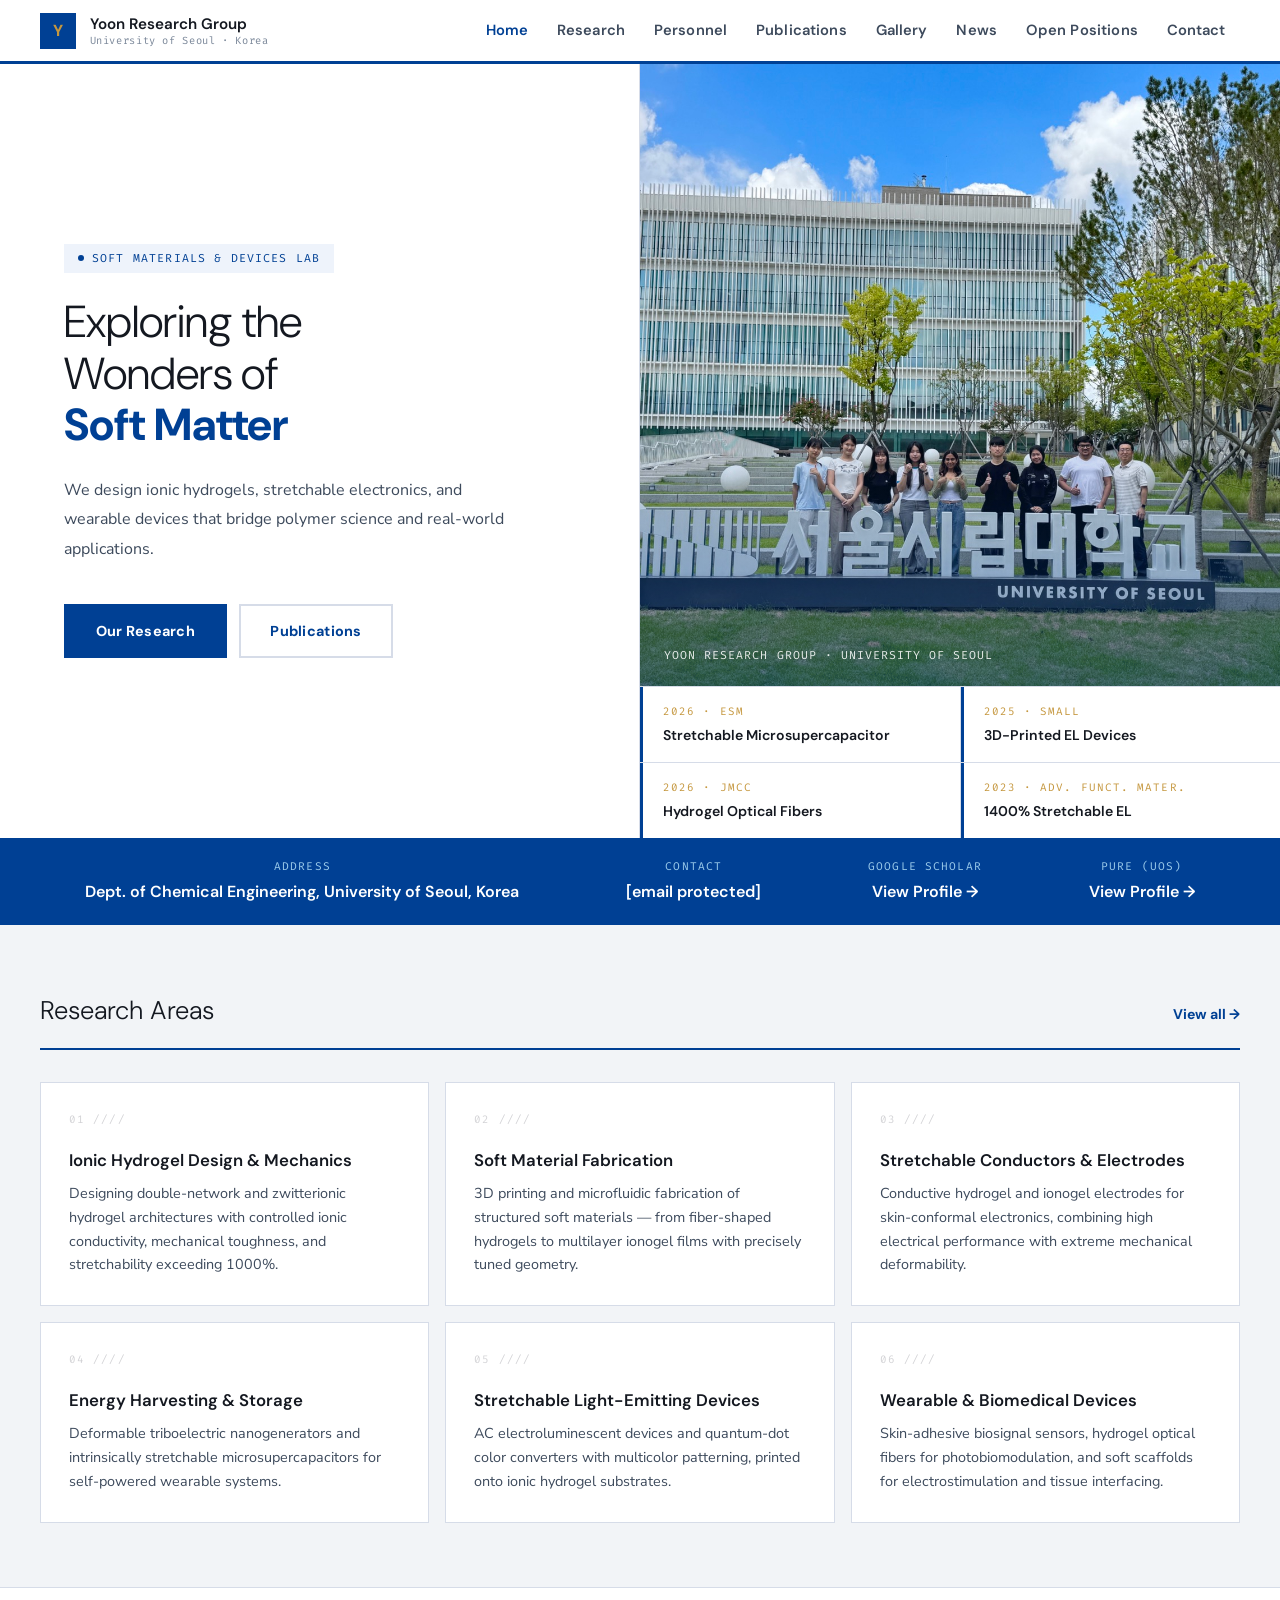
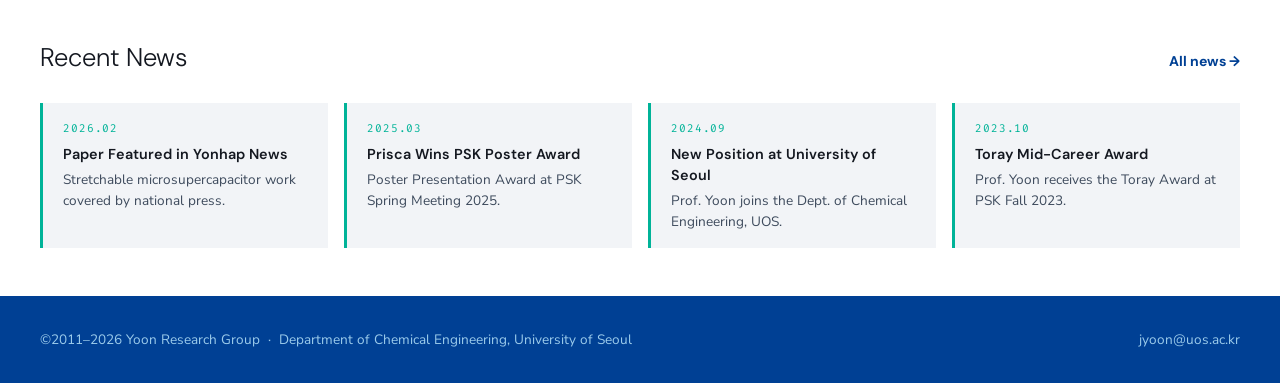
==== commit 97c57ca1: "Update" ====
--- a/index.html
+++ b/index.html
@@ -51,6 +51,14 @@
       .highlight-cards { grid-template-columns:1fr; }
     }
   </style>
+  <!-- Google Analytics -->
+  <script async src="https://www.googletagmanager.com/gtag/js?id=G-L90Y525SJE"></script>
+  <script>
+    window.dataLayer = window.dataLayer || [];
+    function gtag(){dataLayer.push(arguments);}
+    gtag('js', new Date());
+    gtag('config', 'G-L90Y525SJE');
+  </script>
 </head>
 <body>
 
@@ -174,4 +182,10 @@
 
 <footer>
   <span>©2011–2026 Yoon Research Group &nbsp;·&nbsp; Department of Chemical Engineering, <a href="https://www.uos.ac.kr" target="_blank">University of Seoul</a></span>
-  <s+  <span><a href="mailto:jyoon@uos.ac.kr">jyoon@uos.ac.kr</a></span>
+</footer>
+
+<script src="js/main.js"></script>
+
+</body>
+</html>
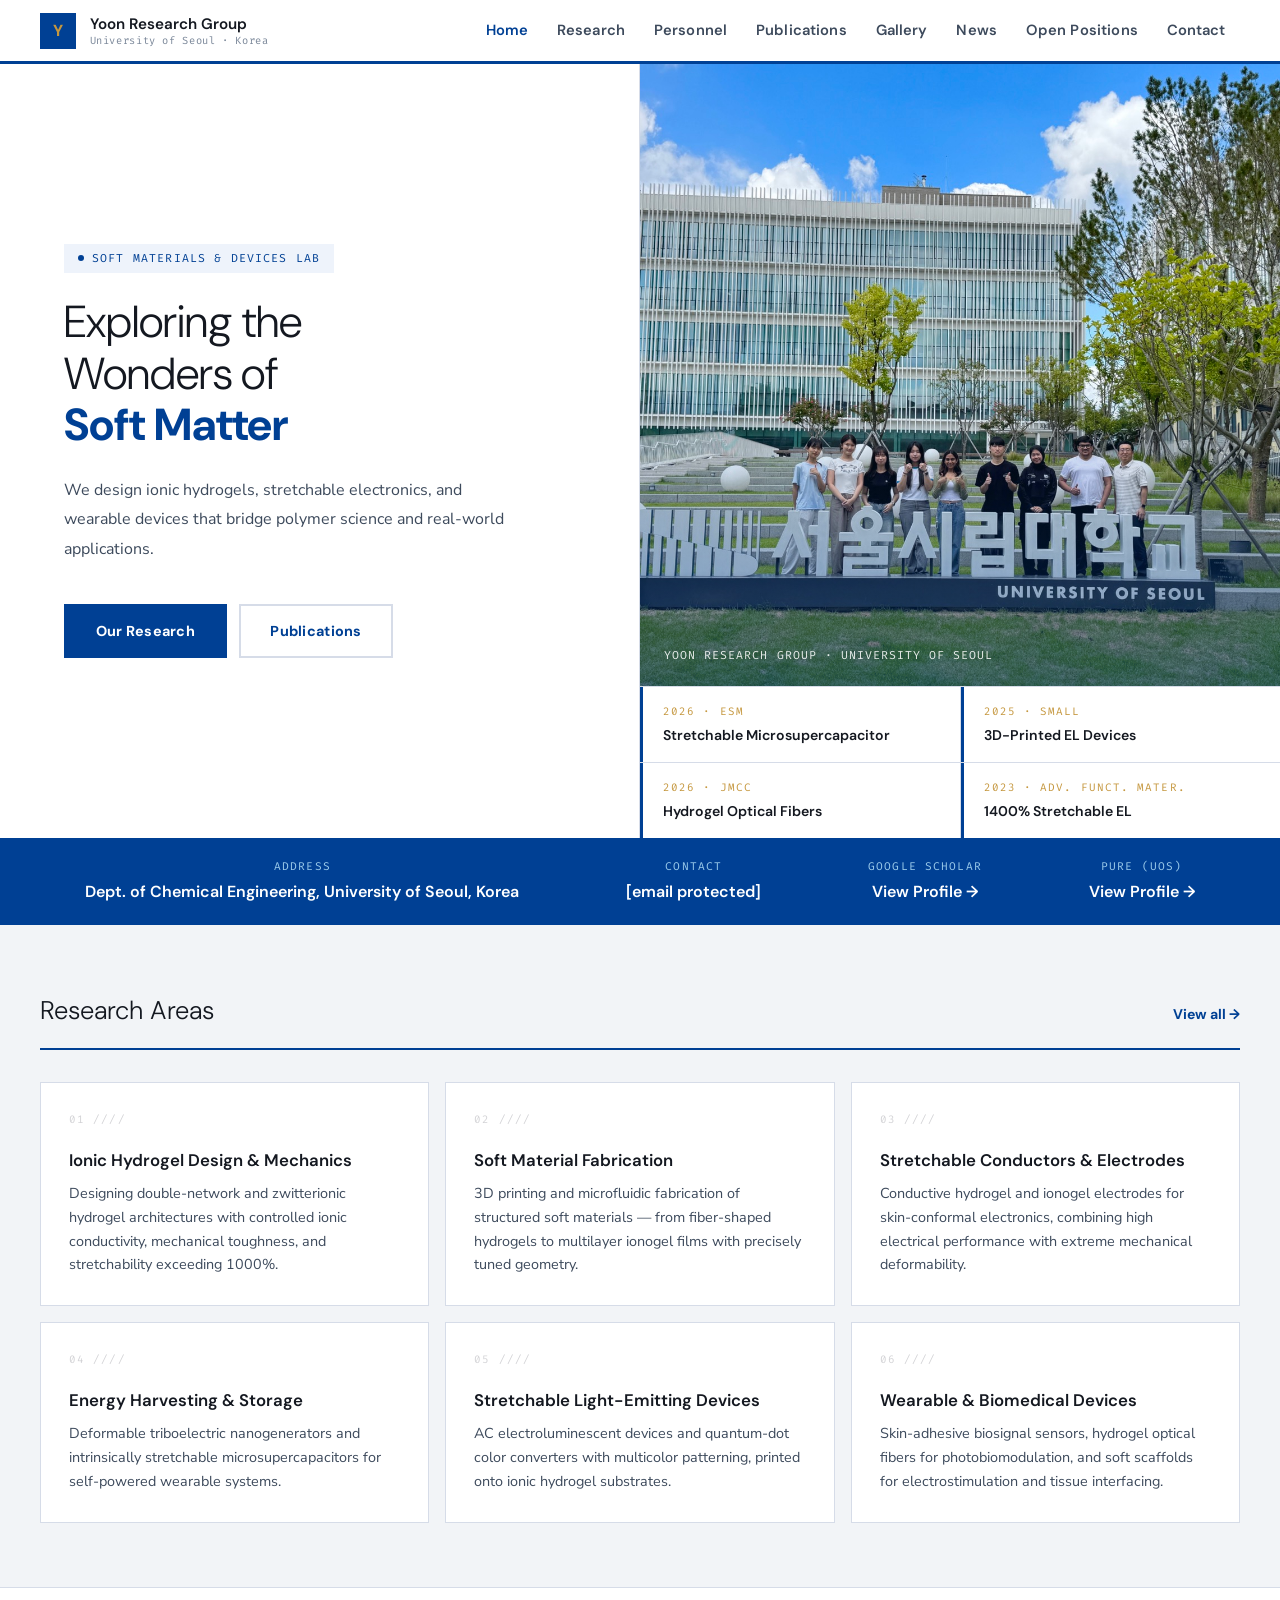
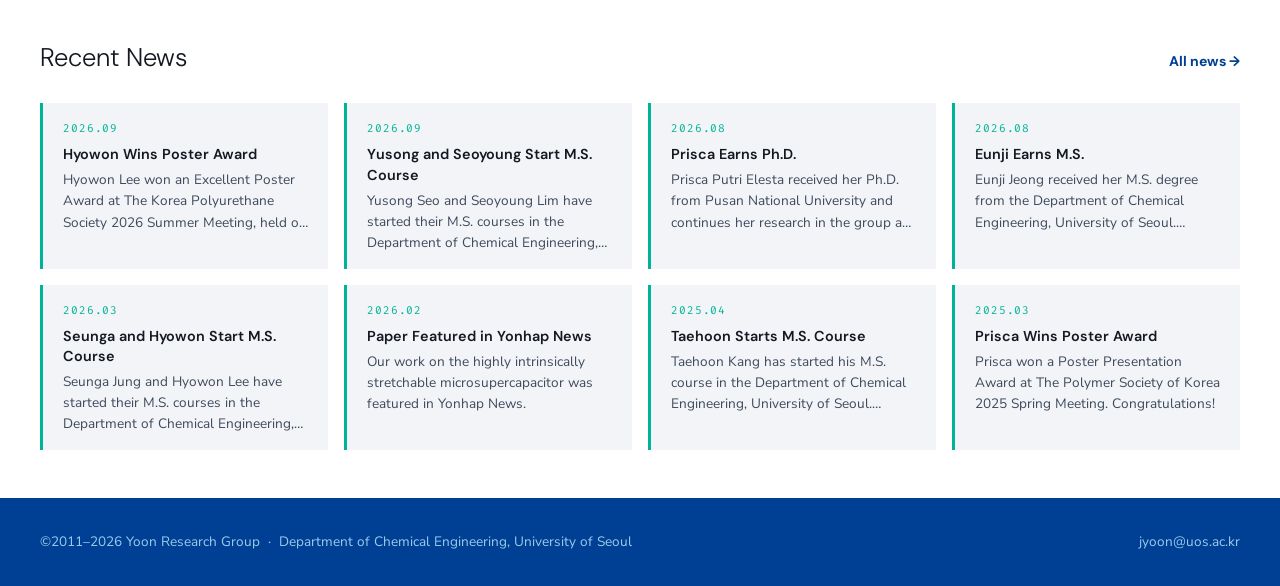
==== commit 7ef171dc: "Sync home Recent News with news page, add degree news" ====
--- a/index.html
+++ b/index.html
@@ -37,7 +37,8 @@
     .n-card { border-left:3px solid var(--uos-em); padding:1rem 1.25rem; background:var(--bg); }
     .n-date { font-family:'Fira Code',monospace; font-size:.7rem; color:var(--uos-em); letter-spacing:.08em; margin-bottom:.4rem; }
     .n-card h4 { font-family:'DM Sans',sans-serif; font-size:.9rem; font-weight:600; color:var(--ink); line-height:1.4; }
-    .n-card p { font-size:.85rem; color:var(--mid); margin-top:.3rem; line-height:1.55; }
+    .n-card p { font-size:.85rem; color:var(--mid); margin-top:.3rem; line-height:1.55;
+      display:-webkit-box; -webkit-line-clamp:3; -webkit-box-orient:vertical; overflow:hidden; }
 
     @media(max-width:900px){
       .hero-main { grid-template-columns:1fr; }
@@ -171,7 +172,7 @@
       <span class="section-title">Recent News</span>
       <a class="section-link" href="news.html">All news →</a>
     </div>
-    <div class="news-strip-grid">
+    <div class="news-strip-grid" id="newsStrip">
       <div class="n-card"><div class="n-date">2026.02</div><h4>Paper Featured in Yonhap News</h4><p>Stretchable microsupercapacitor work covered by national press.</p></div>
       <div class="n-card"><div class="n-date">2025.03</div><h4>Prisca Wins PSK Poster Award</h4><p>Poster Presentation Award at PSK Spring Meeting 2025.</p></div>
       <div class="n-card"><div class="n-date">2024.09</div><h4>New Position at University of Seoul</h4><p>Prof. Yoon joins the Dept. of Chemical Engineering, UOS.</p></div>
@@ -187,5 +188,35 @@
 
 <script src="js/main.js"></script>
 
+<!-- Recent News: pulled from news.html so the home page stays in sync -->
+<script>
+(function () {
+  var grid = document.getElementById('newsStrip');
+  if (!grid || !window.fetch || !window.DOMParser) return;
+  var LIMIT = 8;
+  function esc(s) {
+    return s.replace(/[&<>"]/g, function (m) {
+      return { '&': '&amp;', '<': '&lt;', '>': '&gt;', '"': '&quot;' }[m];
+    });
+  }
+  fetch('news.html', { cache: 'no-cache' })
+    .then(function (res) { return res.ok ? res.text() : Promise.reject(res.status); })
+    .then(function (html) {
+      var doc = new DOMParser().parseFromString(html, 'text/html');
+      var cards = Array.prototype.slice.call(doc.querySelectorAll('.news-card'), 0, LIMIT);
+      if (!cards.length) return;
+      grid.innerHTML = cards.map(function (c) {
+        var pick = function (sel) {
+          var el = c.querySelector(sel);
+          return el ? esc(el.textContent.trim()) : '';
+        };
+        return '<div class="n-card"><div class="n-date">' + pick('.news-date') +
+               '</div><h4>' + pick('h3') + '</h4><p>' + pick('p') + '</p></div>';
+      }).join('');
+    })
+    .catch(function () { /* keep the cards already in the page */ });
+})();
+</script>
+
 </body>
 </html>
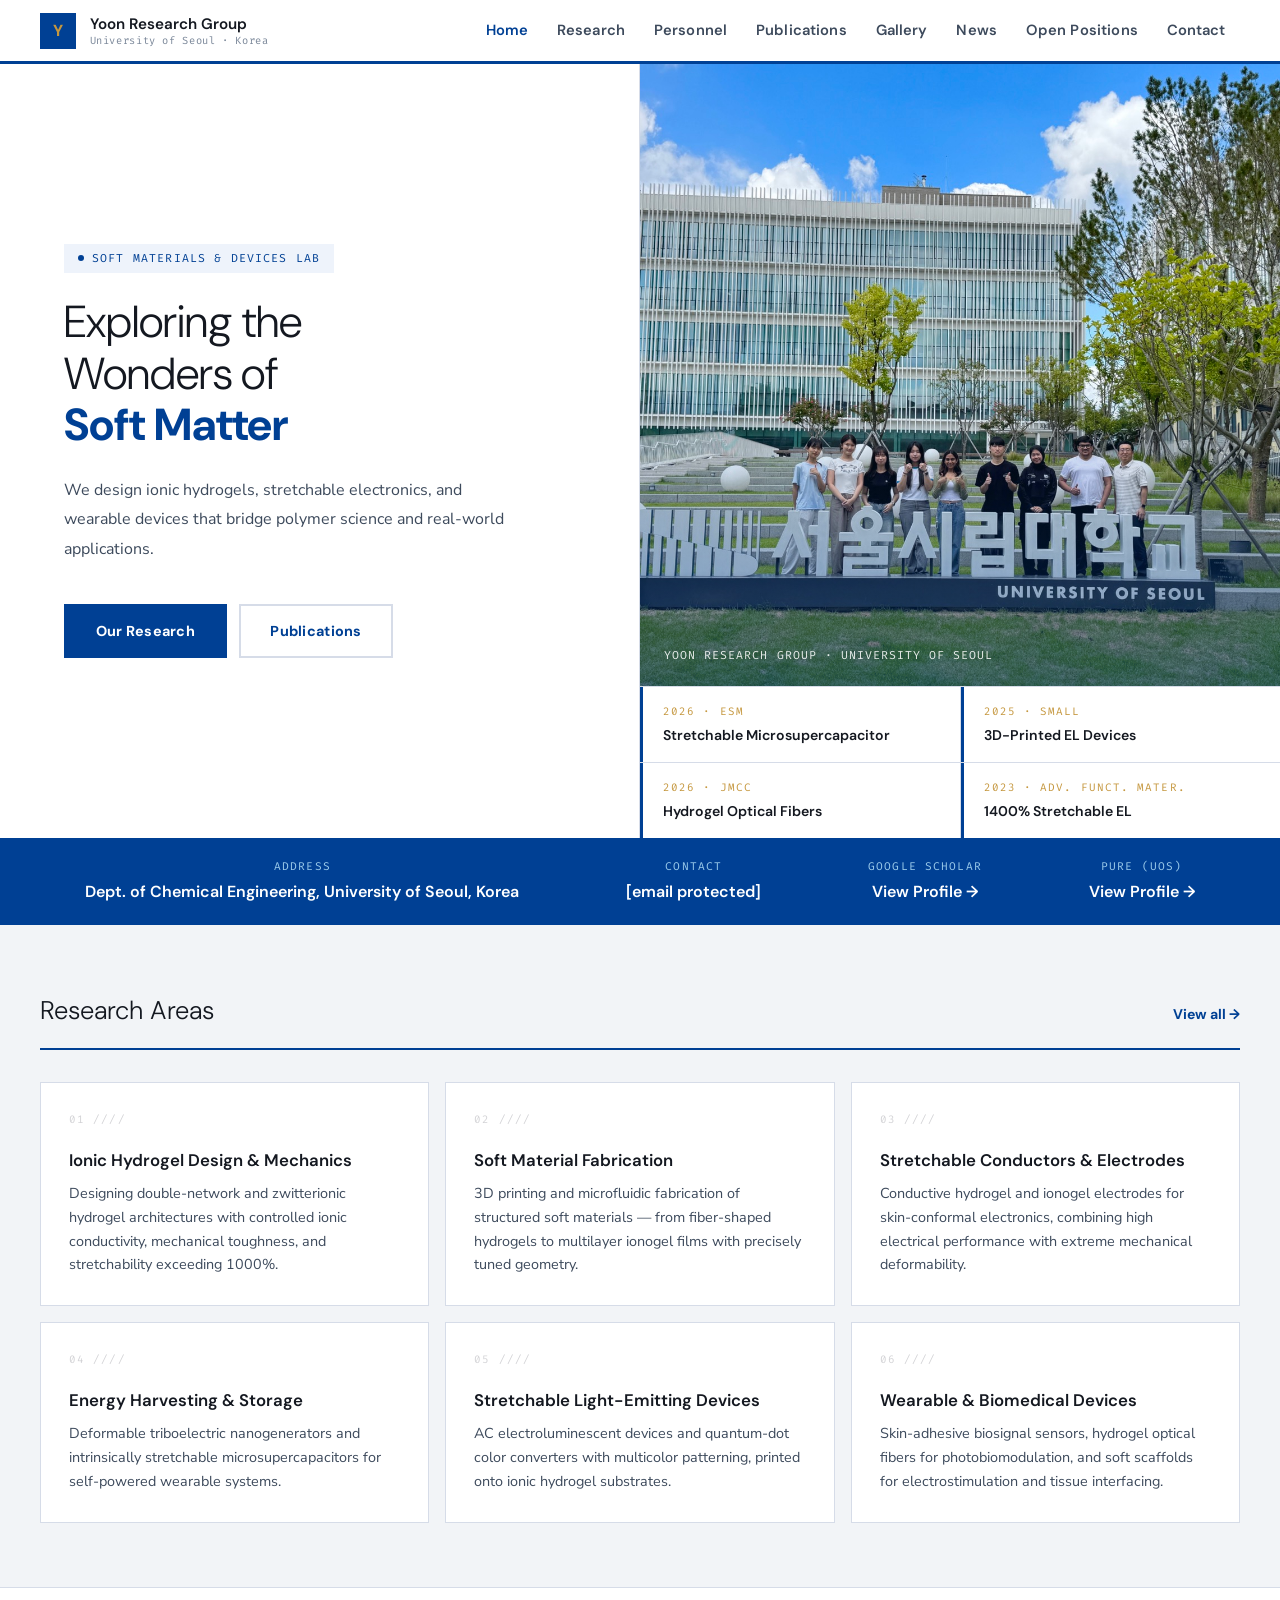
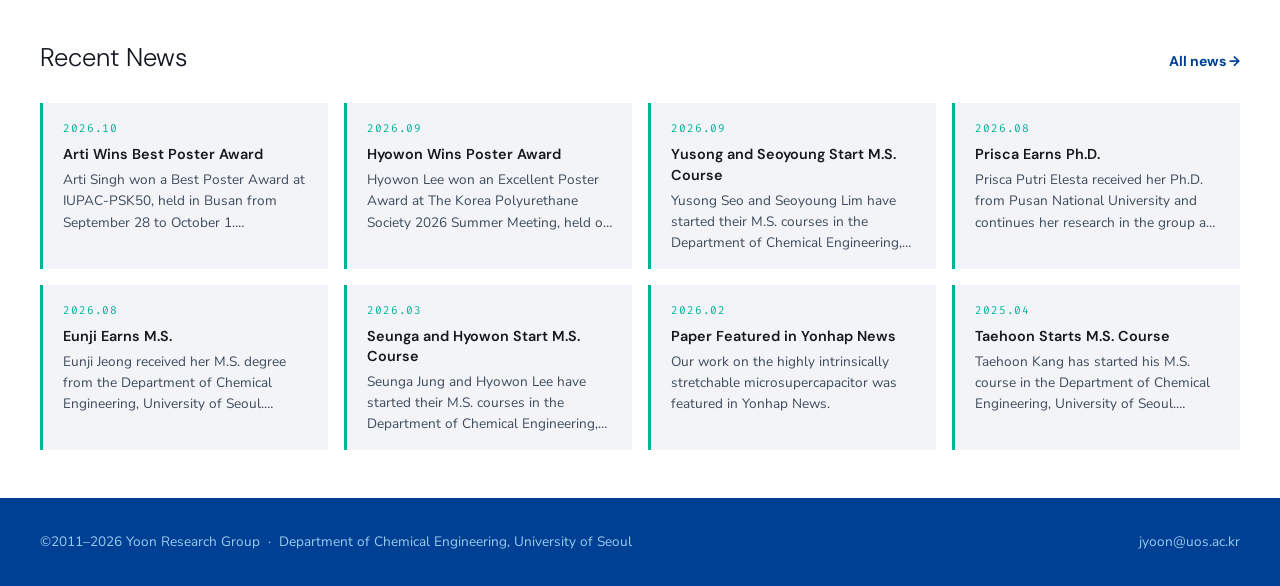
==== commit 331cf557: "Remove mailto links, fix Advanced Science author marks" ====
--- a/index.html
+++ b/index.html
@@ -183,7 +183,7 @@
 
 <footer>
   <span>©2011–2026 Yoon Research Group &nbsp;·&nbsp; Department of Chemical Engineering, <a href="https://www.uos.ac.kr" target="_blank">University of Seoul</a></span>
-  <span><a href="mailto:jyoon@uos.ac.kr">jyoon@uos.ac.kr</a></span>
+  <span>jyoon@uos.ac.kr</span>
 </footer>
 
 <script src="js/main.js"></script>
